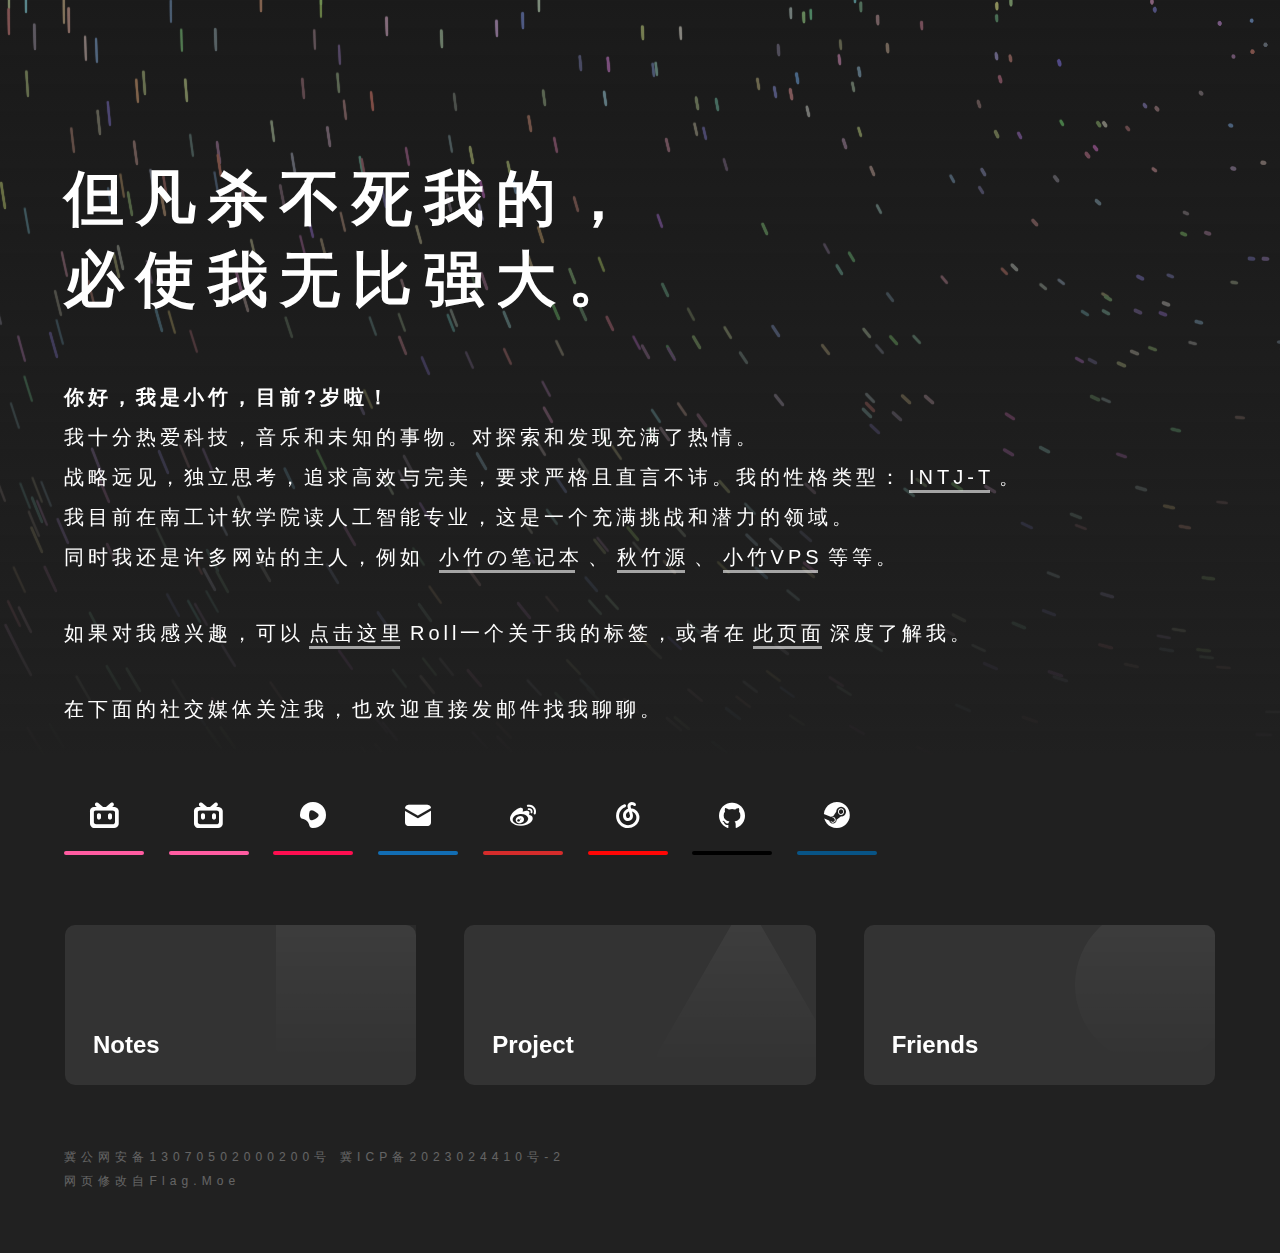
==== index.html @ 6ff7c3d4 "Add files via upload" ====
<!DOCTYPE html>
<html lang="en">

<head>
	<!-- <title>小竹の个人主页 - SMALLBAMBOO.CN</title> -->
    <title>我的个人主页 - SMALLBAMBOO.CN</title>
	<meta charset="UTF-8">
	<meta http-equiv="X-UA-Compatible" content="IE=Edge">
	<meta name="viewport" id="viewport" content="width=device-width, initial-scale=1">
	<meta name="description" content="小竹的个人主页">
	<meta name="keywords" content="小竹,SMALLBAMBOO,技术,知识分享,个人主页,Home,引导页">
	<meta itemprop="name" content="小竹 - SMALLBAMBOO.CN">
	<meta itemprop="image" content="source/img/avatar_256x.png">

	<link rel="apple-touch-icon-precomposed" href="source/img/avatar_256x.png">
	<link rel="shortcut icon" href="source/img/avatar_512x.png">
	<link rel="stylesheet" type="text/css" href="source/h.css">
	<link rel="stylesheet" type="text/css" href="source/font/iconfont.css">

</head>
<script>
	document.addEventListener('contextmenu', function(event) {
			  event.preventDefault();
			});
</script>
<body>
	<div class="background">
		<canvas id="startrack"></canvas>
		<div class="cover"></div>
	</div>
	<div class="main">
		<div class="ch intro">
			<div class="container">
				<div class="hello">
					<h1 id="slogan">Loading...</h1>
				</div>
				<div class="readme">
					<p>
						<span class="b" id="age">你好，我是小竹，目前?岁啦！</span>
						<br>我十分热爱科技，音乐和未知的事物。对探索和发现充满了热情。
						<br>战略远见，独立思考，追求高效与完美，要求严格且直言不讳。我的性格类型：<a href="https://www.16personalities.com/ch/结果/intj-t/m/rb1vf7a29" target="_blank">INTJ-T</a>。
						<br>我目前在南工计软学院读人工智能专业，这是一个充满挑战和潜力的领域。
						<br>同时我还是许多网站的主人，例如
						<a href="https://notes.smallbamboo.cn/" target="_blank">小竹の笔记本</a>、<a href="https://qzystu.cn/" target="_blank">秋竹源</a>、<a href="https://xzvps.top/" target="_blank">小竹VPS</a>等等。
					</p>
					<p>如果对我感兴趣，可以<a href="javascript:rollOnce()">点击这里</a>Roll一个关于我的标签，或者在<a href="https://space.smallbamboo.vip/" target="_blank">此页面</a>深度了解我。</p>
					<div class="roll-tag"></div>
					<p>在下面的社交媒体关注我，也欢迎直接发邮件找我聊聊。</p>
				</div>

				<div class="find-me">
					<a class="item" href="https://space.bilibili.com/98772619" target="_blank">
						<i class="iconfont icon-bilibili"></i>
						<span>竹MC</span>
					</a>
					<a class="item" href="https://space.bilibili.com/2108148329" target="_blank">
						<i class="iconfont icon-bilibili"></i>
						<span>秋竹源</span>
					</a>
					<a class="item" href="https://www.ixigua.com/home/2239060421654583" target="_blank">
						<i class="iconfont icon-ixigua"></i>
						<span>西瓜视频</span>
					</a>
					</a>
					<a class="item" href="mailto:smallbamboocode@gmail.com" target="_blank">
						<i class="iconfont icon-mail"></i>
						<span>邮箱</span>
					</a>
					</a>
					<a class="item" href="https://weibo.com/u/6130667994" target="_blank">
						<i class="iconfont icon-weibo"></i>
						<span>微博</span>
					</a>
					<a class="item" href="https://y.music.163.com/m/user?id=410029164" target="_blank">
						<i class="iconfont icon-netease-music"></i>
						<span>网易云音乐</span>
					</a>
					<a class="item" href="https://github.com/SmallBambooCode" target="_blank">
						<i class="iconfont icon-github"></i>
						<span>Github</span>
					</a>
					<a class="item" href="https://steamcommunity.com/id/SmallBambooCode/" target="_blank">
						<i class="iconfont icon-steam"></i>
						<span>Steam</span>
					</a>

				</div>

			</div>
		</div>

		<div class="ch clear">
			<div class="container">
				<div class="enter-list">
					<a class="item" href="https://notes.smallbamboo.cn/">
						<div class="text">Notes</div>
						<div class="bg">
							<div class="square">
								<svg width="100" height="100" preserveaspectratio="xMidYMid meet" viewbox="0 0 100 100" fill="none" xmlns="http://www.w3.org/2000/svg">
									<rect width="100" height="100" rx="10" fill="url(#paint0_linear)"></rect>
									<defs>
										<lineargradient id="paint0_linear" x1="50" y1="0" x2="50" y2="100" gradientunits="userSpaceOnUse">
											<stop stop-color="white"></stop>
											<stop offset="1" stop-color="white" stop-opacity="0"></stop>
										</lineargradient>
									</defs>
								</svg>
							</div>

						</div>
					</a>
					<a class="item" href="https://smallbamboo.cn/projects/">
						<div class="text">Project</div>
						<div class="bg">
							<div class="triangle">
								<svg width="116" height="103" preserveaspectratio="xMidYMid meet" viewbox="0 0 116 103" fill="none" xmlns="http://www.w3.org/2000/svg">
									<path d="M49.3397 5.00001C53.1887 -1.66666 62.8113 -1.66667 66.6603 5L114.292 87.5C118.141 94.1667 113.329 102.5 105.631 102.5H10.3686C2.67061 102.5 -2.14065 94.1667 1.70835 87.5L49.3397 5.00001Z" fill="url(#paint0_linear)"></path>
									<defs>
										<lineargradient id="paint0_linear" x1="58" y1="0.5" x2="58" y2="104" gradientunits="userSpaceOnUse">
											<stop stop-color="white"></stop>
											<stop offset="1" stop-color="white" stop-opacity="0"></stop>
											<stop offset="1" stop-color="white" stop-opacity="0"></stop>
										</lineargradient>
									</defs>
								</svg>
							</div>
						</div>
					</a>
					<a class="item" href="javascript:nav('friends')">
						<div class="text">Friends</div>
						<div class="bg">
							<div class="rounded">
								<svg width="100" height="100" preserveaspectratio="xMidYMid meet" viewbox="0 0 100 100" fill="none" xmlns="http://www.w3.org/2000/svg">
									<circle cx="50" cy="50" r="50" fill="url(#paint0_linear)"></circle>
									<defs>
										<lineargradient id="paint0_linear" x1="50" y1="0" x2="50" y2="100" gradientunits="userSpaceOnUse">
											<stop stop-color="white"></stop>
											<stop offset="1" stop-color="white" stop-opacity="0"></stop>
										</lineargradient>
									</defs>
								</svg>

							</div>
						</div>
					</a>
				</div>
			</div>
		</div>
	</div>
	<div class="gate ch gate-friends">
		<div class="container links">
			<div class="ch-content">
				<div class="clear">

					<a href="https://www.dawnteam.cn/" target="_blank">
						<div class="item">
							<div class="avatar">
								<img src="./source/p/曙光小破站.jpg">
							</div>
							<div class="inner">
								<h5>曙光小破站</h5>
								<p>路是是崎岖的，可灯永远亮着。</p>
							</div>
						</div>
					</a>

					<a href="https://llkeys.cn/" target="_blank">
						<div class="item">
							<div class="avatar">
								<img src="https://llkeys.cn/logo.jpg">
							</div>
							<div class="inner">
								<h5>钥匙个人站</h5>
								<p>钥匙永远在。</p>
							</div>
						</div>
					</a>

					<a href="https://wj.qq.com/s2/11192760/c684/" target="_blank">
						<div class="item">
							<div class="avatar">
								<img src="./source/img/申请友链.png">
							</div>
							<div class="inner">
								<h5>申请友链</h5>
								<p>点击打开申请表单</p>
							</div>
						</div>
					</a>

				</div>
				<div class="clear" style="margin-top: 30px;">
				</div>
			</div>
		</div>
	</div>
	<div class="footer ch">
		<div class="container">
			<p>
				<a target="_blank" href="http://www.beian.gov.cn/portal/registerSystemInfo?recordcode=13070502000200">冀公网安备13070502000200号</a>
				<a href="https://beian.miit.gov.cn/" target="_blank">冀ICP备2023024410号-2</a>
			</p>
			<p>
				<a href="https://flag.moe/" target="_blank">网页修改自Flag.Moe</a>
			</p>
		</div>
	</div>
	<script src="source/zepto.min.js"></script>
	<script src="source/page.js"></script>
</body>

</html>
---- source/h.css ----
* {
    padding: 0;
    margin: 0;
    transition-timing-function: cubic-bezier(.19, 1, .22, 1);
}

body {
    font-family: Helvetica, Tahoma, Arial, "Microsoft YaHei", "微软雅黑", SimSun, "宋体", Heiti, "黑体", sans-serif;
    ;
    -webkit-font-smoothing: antialiased;
    color: #fff;
    line-height: 2;
    padding: 0 5%;
    background-color: #212121;
    font-size: 17px;
    overflow-x: hidden;
    user-select: none;
}

::selection {
    background: rgba(255, 255, 255, .08);
}

.intro {
    position: relative;
}

.clear:after {
    content: "";
    display: block;
    height: 0;
    visibility: hidden;
    clear: both;
}

.chatbox>.line {
    display: none;
}

#startrack {
    position: absolute;
    top: 0;
    left: 0;
    height: 100%;
    width: 100%;
    opacity: .5;
    object-fit: cover;
}

.background {
    position: absolute;
    top: 0;
    left: 0;
    width: 100vw;
    height: 120vh;
}

.background .cover {
    position: absolute;
    bottom: 00%;
    left: 0;
    height: 100%;
    width: 100%;
    background: linear-gradient(to top, rgba(32, 32, 32, 1) 30%, rgba(32, 32, 32, 0) 100%);
}

@keyframes bg {
    0% {
        transform: rotate(0deg);
        border-radius: 0;
    }
    50% {
        transform: rotate(180deg);
        border-radius: 0;
    }
    100% {
        transform: rotate(360deg);
        border-radius: 0;
    }
}

@-webkit-keyframes bg {
    0% {
        transform: rotate(0deg);
        border-radius: 0;
    }
    50% {
        transform: rotate(180deg);
        border-radius: 0;
    }
    100% {
        transform: rotate(360deg);
        border-radius: 0;
    }
}

@-ms-keyframes bg {
    0% {
        transform: rotate(0deg);
        border-radius: 0;
    }
    50% {
        transform: rotate(180deg);
        border-radius: 0;
    }
    100% {
        transform: rotate(360deg);
        border-radius: 0;
    }
}

@-moz-keyframes bg {
    0% {
        transform: rotate(0deg);
        border-radius: 0;
    }
    50% {
        transform: rotate(180deg);
        border-radius: 0;
    }
    100% {
        transform: rotate(360deg);
        border-radius: 0;
    }
}

.ch {
    width: 100%;
    padding-bottom: 60px;
    animation: fadedown 1s cubic-bezier(.19, 1, .22, 1);
    -webkit-animation: fadedown 1s cubic-bezier(.19, 1, .22, 1);
    -ms-animation: fadedown 1s cubic-bezier(.19, 1, .22, 1);
    -moz-animation: fadedown 1s cubic-bezier(.19, 1, .22, 1);
}

.ch h2.chtitle {
    padding-bottom: 30px;
    font-size: 26px;
    letter-spacing: .2em;
    color: rgba(255, 255, 255, .5);
}

.ch h2.chtitle span {
    color: #fff;
}

.ch h2.chtitle:after {
    content: '';
    display: block;
    width: 10%;
    height: 5px;
    background-color: rgba(255, 255, 255, .5);
    margin-top: 30px;
}

@keyframes fadedown {
    0% {
        opacity: 0;
        transform: translateY(-50px);
    }
    100% {
        opacity: 1;
        transform: translateY(0);
    }
}

@-webkit-keyframes fadedown {
    0% {
        opacity: 0;
        transform: translateY(-50px);
    }
    100% {
        opacity: 1;
        transform: translateY(0);
    }
}

@-ms-keyframes fadedown {
    0% {
        opacity: 0;
        transform: translateY(-50px);
    }
    100% {
        opacity: 1;
        transform: translateY(0);
    }
}

@-moz-keyframes fadedown {
    0% {
        opacity: 0;
        transform: translateY(-50px);
    }
    100% {
        opacity: 1;
        transform: translateY(0);
    }
}

.container {
    position: relative;
    margin: 0 auto;
    height: 100%;
    max-width: 1800px;
}

.intro {
    color: #fff;
}

.intro .container {
    animation: fadedown 3.5s cubic-bezier(.19, 1, .22, 1);
    -webkit-animation: fadedown 3.5s cubic-bezier(.19, 1, .22, 1);
    -ms-animation: fadedown 3.5s cubic-bezier(.19, 1, .22, 1);
    -moz-animation: fadedown 3.5s cubic-bezier(.19, 1, .22, 1);
}

.hello {
    padding: 5% 0;
}

.hello h1 {
    font-size: 60px;
    letter-spacing: .2em;
    font-weight: 1000;
    line-height: 1.35em;
}

#slogan {
    margin-top: 100px;
}

.readme {
    font-size: 20px;
    letter-spacing: .2em;
}

.readme sup {
    font-size: .76em;
}

.readme p {
    margin-bottom: 1.8em;
}

.readme a {
    position: relative;
    color: #fff;
    margin: 0 5px;
    text-decoration: none;
    transition: .3s all;
}

.readme a::after {
    content: "";
    position: absolute;
    bottom: -5px;
    left: 0;
    width: 95%;
    height: 3px;
    background-color: rgba(255, 255, 255, .6);
    transition: .1s all;
}

.readme a:hover::after {
    background-color: rgba(255, 255, 255, 1);
    height: 5px;
}

.readme .b {
    font-weight: bold;
}

ul.skill li .progress div {
    animation: progressin 7s;
    -webkit-animation: progressin 7s;
    -ms-animation: progressin 7s;
    -moz-animation: progressin 7s;
}

@keyframes progressin {
    from {
        width: 0;
    }
}

@-webkit-keyframes progressin {
    from {
        width: 0;
    }
}

@-ms-keyframes progressin {
    from {
        width: 0;
    }
}

@-moz-keyframes progressin {
    from {
        width: 0;
    }
}

.links a {
    color: #fff;
    text-decoration: none;
}

.gate-friends {
    display: none;
}

.gate .container {
    background-color: #333;
    border-radius: 10px;
}

.ch-content {
    padding: 0 2%;
}

.gate .links .item {
    margin: 5px 0;
    padding: 15px 1.5%;
    float: left;
    width: 22%;
    height: 60px;
    transition: .2s all;
    opacity: .85;
}

.gate .links .item.akarin {
    opacity: .58;
}

.gate .links .item:hover {
    opacity: 1;
    border-radius: 5px;
    background-color: rgba(255, 255, 255, .25);
    transform: translateY(-5px);
    box-shadow: 0 3px 20px rgba(0, 0, 0, .28);
    animation: index-link-active 1s cubic-bezier(0.315, 0.605, 0.375, 0.925) forwards;
}

.gate .links .item .avatar {
    float: left;
    height: 60px;
    line-height: 60px;
    width: 60px;
    border-radius: 100%;
    text-align: center;
    margin-right: 15px;
    background-color: #353535;
    overflow: hidden;
}

.gate .links .item .avatar i {
    font-size: 24px;
}

.gate .links .item .avatar img {
    height: 60px;
    max-width: 60px;
    border-radius: 100%;
}

.gate .links .item .inner h5 {
    font-weight: normal;
    font-size: 17px;
}

.gate .links .item .inner p {
    font-size: 12px;
    color: rgba(255, 255, 255, .6);
}

.gate .links .item .inner h5,
.gate .links .item .inner p {
    white-space: nowrap;
    overflow: hidden;
    text-overflow: ellipsis;
}

.footer {
    letter-spacing: .3em;
}

.footer a {
    color: inherit;
    text-decoration: none;
}

.footer a:hover {
    text-decoration: underline;
}

.footer h3 {
    font-weight: normal;
    font-size: 20px;
    margin: 6px 0;
}

.footer p {
    font-size: 12px;
    opacity: .3;
}

.footer p.c {
    margin-top: 20px;
    letter-spacing: .1em;
}

.find-me a {
    text-decoration: none;
    color: #fff;
}

.find-me .item {
    display: inline-block;
    width: 80px;
    height: 80px;
    line-height: 80px;
    position: relative;
    text-align: center;
    transition: .2s all;
    position: relative;
    margin: 10px 20px 10px 0;
}

.find-me .item i {
    position: relative;
    display: inline-block;
    font-size: 26px;
    z-index: 2;
    transition: .3s all;
}

.find-me .item span {
    font-size: 14px;

    display: block;
    position: absolute;
    bottom: 0px;
    left: 0;
    width: 80px;
    height: auto;
    line-height: 1;
    z-index: 2;
    opacity: 0;
    transition: .3s all;
}

.find-me .item:hover span {
    opacity: .6;
    bottom: 16px;
}

.find-me .item:hover i {
    transform: translateY(-10px);
}

.find-me .item::after {
    content: '';
    display: block;
    position: absolute;
    bottom: 0;
    left: 0;
    height: 4px;
    width: 100%;
    background-color: #333;
    transition: .2s all;
    border-radius: 2px;
    z-index: 0;
}

.find-me .item:nth-child(1)::after {
    background-color: #ff5ca1;
}

.find-me .item:nth-child(2)::after {
    background-color: #ff5ca1;
}

.find-me .item:nth-child(3)::after {
    background-color: #fe0e50;
}

.find-me .item:nth-child(4)::after {
    background-color: #126db3;
}

.find-me .item:nth-child(5)::after {
    background-color: #d52c2b;
}

.find-me .item:nth-child(6)::after {
    background-color: #ff0605;
}

.find-me .item:nth-child(7)::after {
    background-color: #000000;
}

.find-me .item:nth-child(8)::after {
    background-color: #085486;
}

.find-me .item:hover {
    transform: translateY(-3px);
}

.find-me .item:hover::after {
    height: 100%;
    border-radius: 10px;
}

.roll-tag {
    display: none;
    transition: .1s all;
    width: 100%;
    position: relative;
    height: 80px;
    margin-bottom: 10px;
}

.roll-tag.active {
    display: inline-block;
}

.roll-tag span {
    position: absolute;
    animation: tag-entering 0.1s ease-in-out;
    box-shadow: 0 0 20px rgba(0, 0, 0, .28);
    background-color: #333;
    border-radius: 10px;
    padding: 10px 20px;
    display: inline-block;
    white-space: nowrap;
    transform-origin: center left;
}

.roll-tag span::before {
    content: '#';
    margin-right: 5px;
    display: inline;
}

.roll-tag span.removing {
    animation: tag-removing 0.1s ease-in-out;
}

.enter-list {
    margin-left: -2%;
    margin-right: -2%;
}

.enter-list .item {
    position: relative;
    float: left;
    margin: 0 2%;
    width: 29.33%;
    display: block;
    color: #fff;
    text-decoration: none;
    height: 160px;
    background-color: #333;
    border-radius: 10px;
    transition: .2s all;
}

.enter-list .item:hover {
    background-color: #383838;
    transform: translateY(-5px);
    animation: index-link-active 1s cubic-bezier(0.315, 0.605, 0.375, 0.925) forwards;
}

.enter-list .item .text {
    font-size: 24px;
	font-weight: bold;
	position: absolute;
    bottom: 10%;
    left: 8%;
}

.enter-list .item .bg {
    position: absolute;
    height: 100%;
    width: 100%;
    overflow: hidden;
}

.enter-list .item .bg div {
    height: 100%;
    width: 100%;
}

.enter-list .item .bg svg {
    position: absolute;
    right: -20px;
    top: -20px;
    height: 160px;
    width: 160px;
    opacity: .05;
}

.enter-list .item .bg .triangle svg {
    height: 180px;
    width: 180px;
}

.enter-list .item .bg .square svg {
    animation: spin-icon 15s linear infinite;
}

.enter-list .item .bg .triangle svg {
    animation: spin-icon 30s linear infinite;
}

.enter-list .item .bg .rounded svg {
    animation: spin-icon 20s linear infinite;
}

@keyframes spin-icon {
    0% {
        transform: rotate(0);
    }
    100% {
        transform: rotate(360deg);
    }
}

@keyframes tag-entering {
    0% {
        transform: translateY(-10px);
        opacity: 0;
    }
    100% {
        opacity: 1;
        transform: translateY(0px);
    }
}

@keyframes tag-removing {
    0% {
        transform: translateY(0px);
        opacity: 1;
    }
    100% {
        opacity: 0;
        transform: translateY(10px);
    }
}

@keyframes loading-point {
    0% {
        opacity: .8;
    }
    50% {
        opacity: .25;
    }
    100% {
        opacity: 8;
    }
}

@keyframes error {
    0% {
        transform: translateX(0)
    }
    25% {
        transform: translateX(-2px)
    }
    50% {
        transform: translateX(0)
    }
    75% {
        transform: translateX(2px)
    }
    100% {
        transform: translateX(0)
    }
}

@keyframes index-link-active {
    0% {
        transform: perspective(1600px) rotateX(0) rotateY(0) translateZ(0);
    }
    16% {
        transform: perspective(1600px) rotateX(10deg) rotateY(5deg) translateZ(32px);
    }
    100% {
        transform: perspective(1600px) rotateX(0) rotateY(0) translateZ(65px);
    }
}

.gate .links .item {
    width: 30.333%;
}

@media screen and (min-width: 1400px) {
    .container {
        width: 80%;
    }
    .gate .links .item {
        width: 22%;
    }
}

@media screen and (max-width: 700px) {
    body,
    html {
        min-width: 0;
        font-size: 15px;
    }
    .container {
        width: auto;
        margin: 0;
    }
    div.el span {
        display: block;
        width: 60%;
        left: 0;
        top: 75px;
        margin-left: 0;
        margin: 0 auto;
        margin-top: -40%;
    }
    .ch {
        padding: 20px 0;
    }
    .hello h1 {
        font-size: 40px;
    }
    .readme {
        font-size: 15px;
    }
    .roll-tag {
        height: 60px;
    }
    .roll-tag span {
        white-space: normal;
        display: block;
    }
    .enter-list .item {
        float: none;
        width: auto;
        margin-bottom: 20px;
        height: 100px;
    }
    .gate .links .item {
        width: 47%;
        margin: 0;
        padding: 15px 1.5%;
        height: auto;
    }
    .gate .links .item .avatar {
        height: 40px;
        line-height: 40px;
        width: 40px;
        margin-right: 10px;
    }
    .gate .links .item .avatar img {
        height: 40px;
        max-width: 40px;
    }
    .gate .links .item .inner {
        line-height: 1.5;
        padding: 0;
    }
    .gate .links .item .inner h5 {
        font-size: 15px;
    }
    .footer {
        padding-bottom: 100px;
    }
    .footer h3 {
        letter-spacing: .1em;
    }
    .footer p {
        letter-spacing: .2em;
    }
}
---- source/font/iconfont.css ----
@font-face {
  font-family: "iconfont"; /* Project id 3781106 */
  src: url('font_3781106_ejd4yrp696w.woff2?t=1668897057521') format('woff2'),
       url('font_3781106_ejd4yrp696w.woff?t=1668897057521') format('woff'),
       url('font_3781106_ejd4yrp696w.ttf?t=1668897057521') format('truetype');
}

.iconfont {
  font-family: "iconfont" !important;
  font-size: 16px;
  font-style: normal;
  -webkit-font-smoothing: antialiased;
  -moz-osx-font-smoothing: grayscale;
}

.icon-ixigua:before {
  content: "\e608";
}

.icon-github:before {
  content: "\e602";
}

.icon-mail:before {
  content: "\e603";
}

.icon-steam:before {
  content: "\e604";
}

.icon-weibo:before {
  content: "\e605";
}

.icon-netease-music:before {
  content: "\e606";
}

.icon-bilibili:before {
  content: "\e607";
}
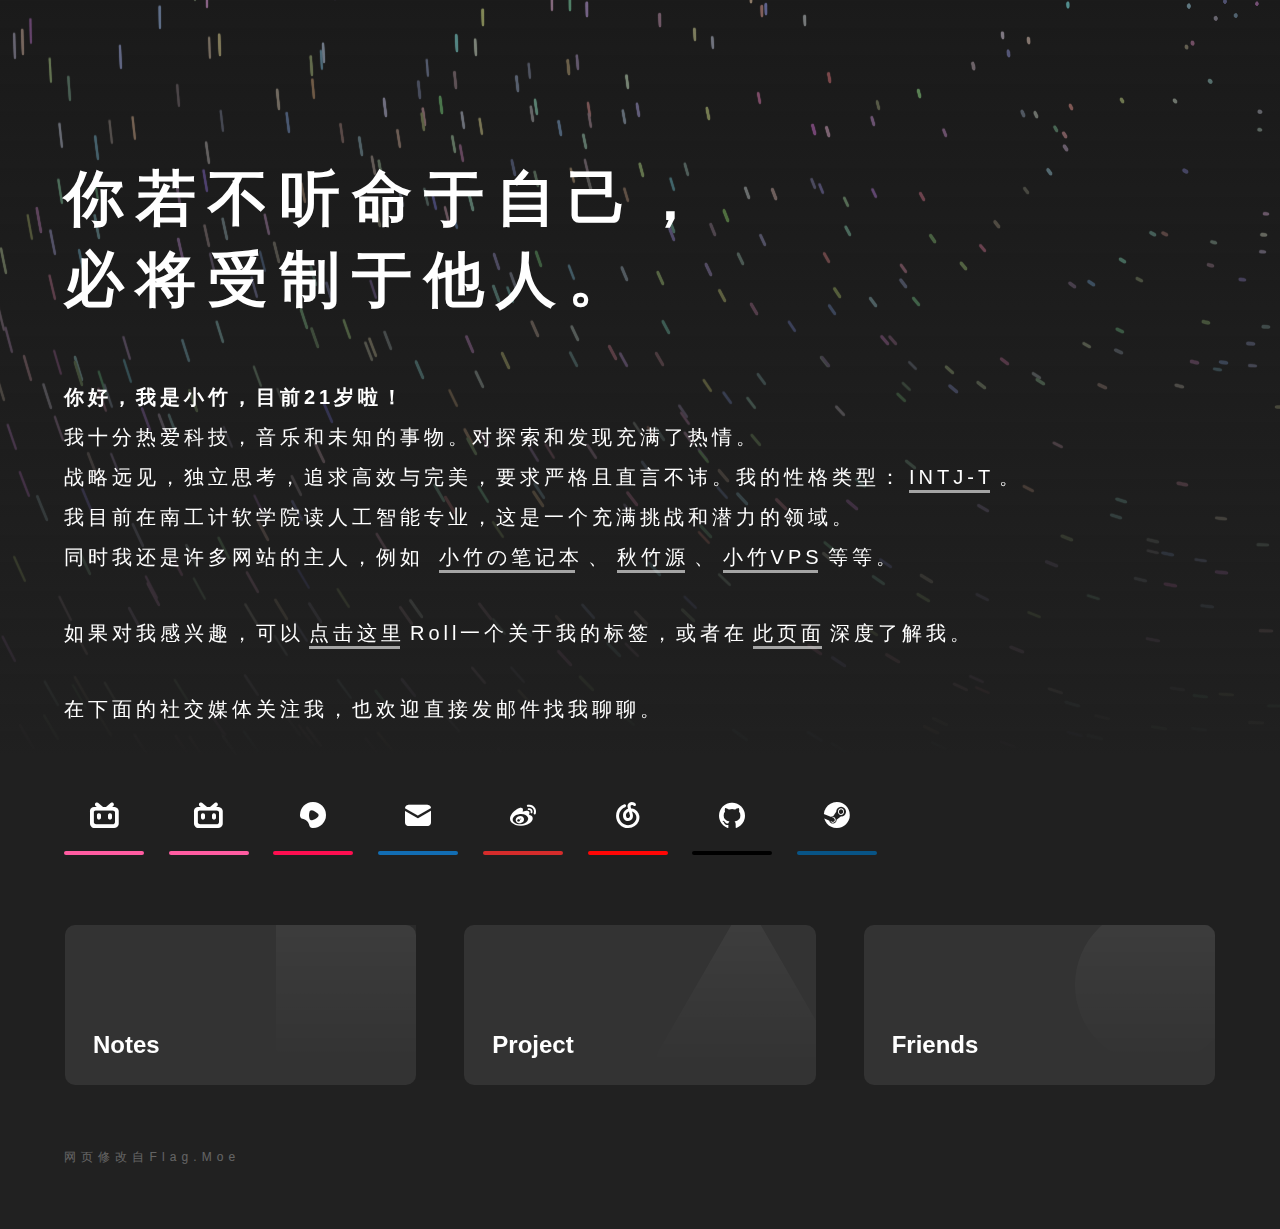
==== commit 043d5aaf: "Update index.html" ====
--- a/index.html
+++ b/index.html
@@ -197,10 +197,6 @@
 	<div class="footer ch">
 		<div class="container">
 			<p>
-				<a target="_blank" href="http://www.beian.gov.cn/portal/registerSystemInfo?recordcode=13070502000200">冀公网安备13070502000200号</a>
-				<a href="https://beian.miit.gov.cn/" target="_blank">冀ICP备2023024410号-2</a>
-			</p>
-			<p>
 				<a href="https://flag.moe/" target="_blank">网页修改自Flag.Moe</a>
 			</p>
 		</div>
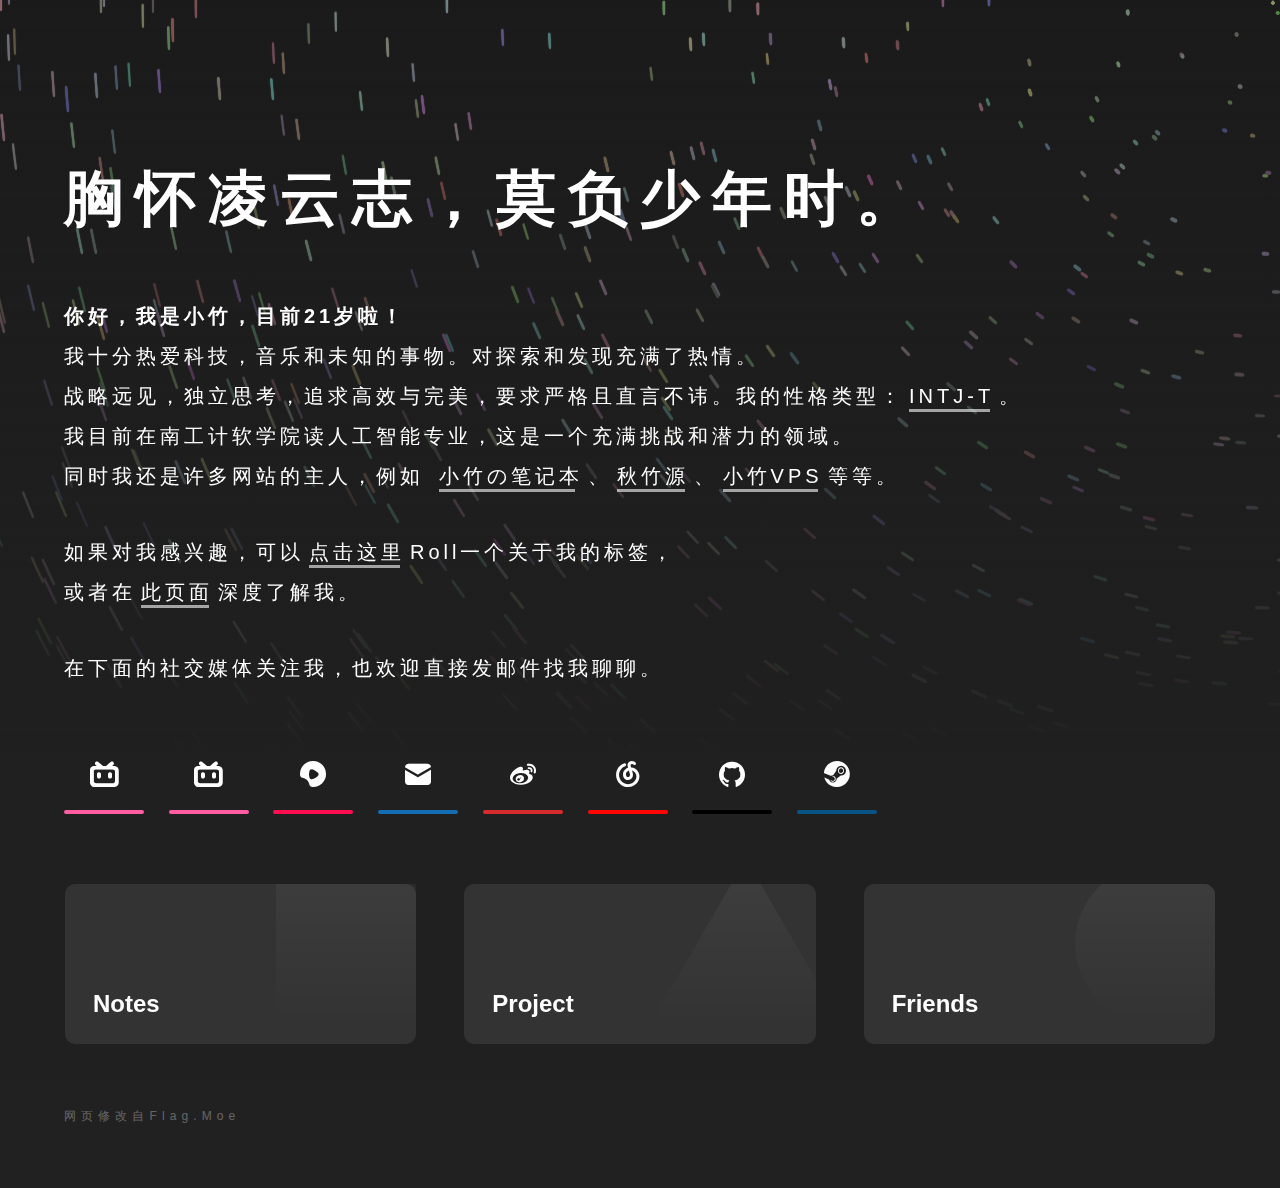
==== commit 4e2975e4: "Update index.html" ====
--- a/index.html
+++ b/index.html
@@ -43,7 +43,7 @@
 						<br>同时我还是许多网站的主人，例如
 						<a href="https://notes.smallbamboo.cn/" target="_blank">小竹の笔记本</a>、<a href="https://qzystu.cn/" target="_blank">秋竹源</a>、<a href="https://xzvps.top/" target="_blank">小竹VPS</a>等等。
 					</p>
-					<p>如果对我感兴趣，可以<a href="javascript:rollOnce()">点击这里</a>Roll一个关于我的标签，或者在<a href="https://space.smallbamboo.vip/" target="_blank">此页面</a>深度了解我。</p>
+					<p>如果对我感兴趣，可以<a href="javascript:rollOnce()">点击这里</a>Roll一个关于我的标签，<br>或者在<a href="https://space.smallbamboo.vip/" target="_blank">此页面</a>深度了解我。</p>
 					<div class="roll-tag"></div>
 					<p>在下面的社交媒体关注我，也欢迎直接发邮件找我聊聊。</p>
 				</div>
--- a/source/h.css
+++ b/source/h.css
@@ -224,6 +224,12 @@
     letter-spacing: .2em;
     font-weight: 1000;
     line-height: 1.35em;
+}
+
+@media screen and (max-width: 1000px) {
+    .hello h1 {
+        font-size: 40px;
+    }
 }
 
 #slogan {
@@ -780,4 +786,4 @@
     .footer p {
         letter-spacing: .2em;
     }
-}+}
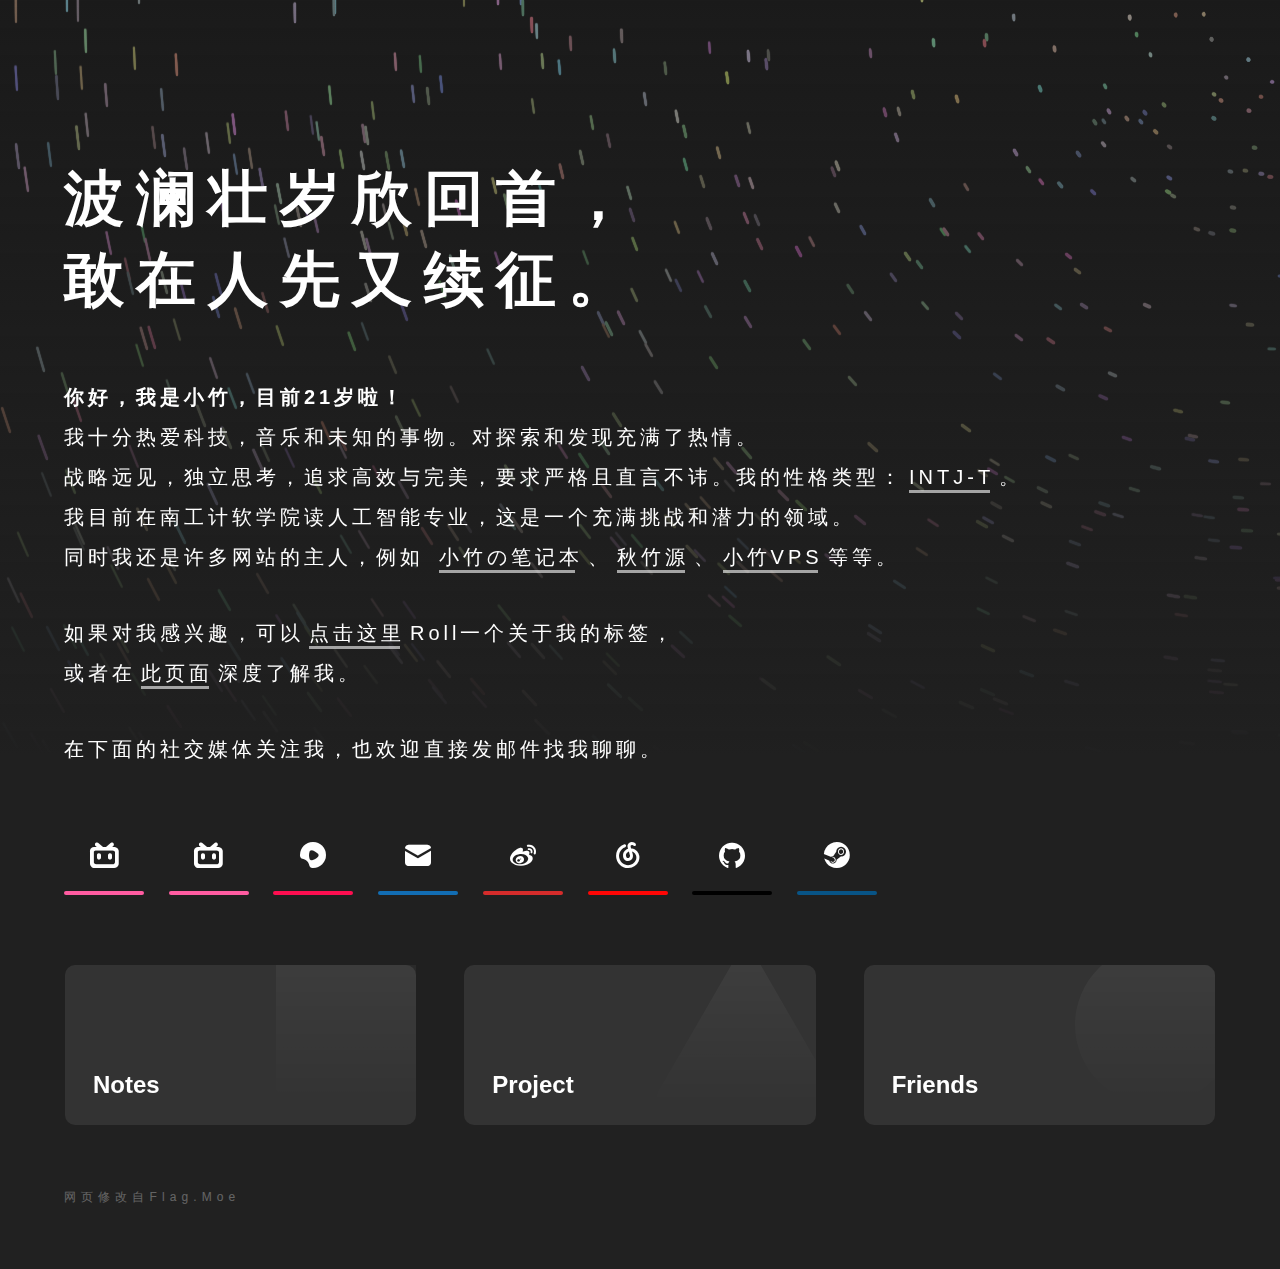
==== commit 8c3b6810: "Update index.html" ====
--- a/index.html
+++ b/index.html
@@ -16,6 +16,9 @@
 	<link rel="shortcut icon" href="source/img/avatar_512x.png">
 	<link rel="stylesheet" type="text/css" href="source/h.css">
 	<link rel="stylesheet" type="text/css" href="source/font/iconfont.css">
+	
+	<script charset="UTF-8" id="LA_COLLECT" src="//sdk.51.la/js-sdk-pro.min.js"></script>
+    <script>LA.init({id:"Kfh95AfypnM1f4aE",ck:"Kfh95AfypnM1f4aE",autoTrack:true})</script>
 
 </head>
 <script>
@@ -43,7 +46,7 @@
 						<br>同时我还是许多网站的主人，例如
 						<a href="https://notes.smallbamboo.cn/" target="_blank">小竹の笔记本</a>、<a href="https://qzystu.cn/" target="_blank">秋竹源</a>、<a href="https://xzvps.top/" target="_blank">小竹VPS</a>等等。
 					</p>
-					<p>如果对我感兴趣，可以<a href="javascript:rollOnce()">点击这里</a>Roll一个关于我的标签，<br>或者在<a href="https://space.smallbamboo.vip/" target="_blank">此页面</a>深度了解我。</p>
+					<p>如果对我感兴趣，可以<a href="javascript:rollOnce()">点击这里</a>Roll一个关于我的标签，<br>或者在<a href="/about.html" target="_blank">此页面</a>深度了解我。</p>
 					<div class="roll-tag"></div>
 					<p>在下面的社交媒体关注我，也欢迎直接发邮件找我聊聊。</p>
 				</div>
@@ -155,10 +158,10 @@
 					<a href="https://www.dawnteam.cn/" target="_blank">
 						<div class="item">
 							<div class="avatar">
-								<img src="./source/p/曙光小破站.jpg">
-							</div>
-							<div class="inner">
-								<h5>曙光小破站</h5>
+								<img src="https://img.smallbamboo.cn/i/2025/01/09/677fa62b8ad80.png">
+							</div>
+							<div class="inner">
+								<h5>青春曙光</h5>
 								<p>路是是崎岖的，可灯永远亮着。</p>
 							</div>
 						</div>
@@ -167,7 +170,7 @@
 					<a href="https://llkeys.cn/" target="_blank">
 						<div class="item">
 							<div class="avatar">
-								<img src="https://llkeys.cn/logo.jpg">
+								<img src="https://img.smallbamboo.cn/i/2025/01/09/677fa6619501f.jpg">
 							</div>
 							<div class="inner">
 								<h5>钥匙个人站</h5>
@@ -176,14 +179,122 @@
 						</div>
 					</a>
 
-					<a href="https://wj.qq.com/s2/11192760/c684/" target="_blank">
+					<a href="https://www.7gugu.com/" target="_blank">
+						<div class="item">
+							<div class="avatar">
+								<img src="https://img.smallbamboo.cn/i/2025/01/09/677fa70e6cc0b.png">
+							</div>
+							<div class="inner">
+								<h5>7gugu’s Blog</h5>
+								<p>一只鸽子的Code Space</p>
+							</div>
+						</div>
+					</a>	
+
+					<a href="https://bluechipszhao.cn/" target="_blank">
+						<div class="item">
+							<div class="avatar">
+								<img src="https://img.smallbamboo.cn/i/2025/01/09/677fa703776bb.png">
+							</div>
+							<div class="inner">
+								<h5>BLUECHIPS</h5>
+								<p>土豆片的技术博客，来一起成长~</p>
+							</div>
+						</div>
+					</a>	
+
+					<a href="https://blog.goodboyboy.top/" target="_blank">
+						<div class="item">
+							<div class="avatar">
+								<img src="https://img.smallbamboo.cn/i/2025/01/09/677fa72da2ca0.png">
+							</div>
+							<div class="inner">
+								<h5>GoodBoyboy 's Blog</h5>
+								<p>惬意小屋-点滴记忆</p>
+							</div>
+						</div>
+					</a>	
+
+					<a href="https://www.rua.ink/" target="_blank">
+						<div class="item">
+							<div class="avatar">
+								<img src="https://img.smallbamboo.cn/i/2025/01/09/677fa77ccc106.png">
+							</div>
+							<div class="inner">
+								<h5>Mello的赛博本子</h5>
+								<p>在本子上写写画画</p>
+							</div>
+						</div>
+					</a>	
+					
+					<a href="https://oyiso.cn/" target="_blank">
+						<div class="item">
+							<div class="avatar">
+								<img src="https://img.smallbamboo.cn/i/2025/01/09/677fa7b3afa91.png">
+							</div>
+							<div class="inner">
+								<h5>Oyiso's Blog</h5>
+								<p>The shortest answer is doing</p>
+							</div>
+						</div>
+					</a>	
+
+					<a href="https://yuesekaer.com/" target="_blank">
+						<div class="item">
+							<div class="avatar">
+								<img src="https://img.smallbamboo.cn/i/2025/01/09/677faa8198b1b.png">
+							</div>
+							<div class="inner">
+								<h5>yuesekaer小站</h5>
+								<p>你好,这里是一个集软件,教程,新闻为一体的分享博客,提供免费软件下载服务,包括各种热门软件和实用工具</p>
+							</div>
+						</div>
+					</a>	
+
+					<a href="http://dahua.bloggo.chat/" target="_blank">
+						<div class="item">
+							<div class="avatar">
+								<img src="https://img.smallbamboo.cn/i/2025/01/09/677fa83918052.png">
+							</div>
+							<div class="inner">
+								<h5>大华编程空间</h5>
+								<p>路漫漫其修远兮，吾将上下而求索</p>
+							</div>
+						</div>
+					</a>	
+
+					<a href="https://blog.moeworld.tech/" target="_blank">
+						<div class="item">
+							<div class="avatar">
+								<img src="https://img.smallbamboo.cn/i/2025/01/09/677fa846aa793.png">
+							</div>
+							<div class="inner">
+								<h5>空域/晓空blog</h5>
+								<p>世界无边无际，可以任我们自由探索</p>
+							</div>
+						</div>
+					</a>	
+
+					<a href="https://blog.twofei.com/" target="_blank">
+						<div class="item">
+							<div class="avatar">
+								<img src="https://img.smallbamboo.cn/i/2025/01/09/677fa87cc319b.png">
+							</div>
+							<div class="inner">
+								<h5>陪她去流浪</h5>
+								<p></p>
+							</div>
+						</div>
+					</a>
+
+					<a href="https://notes.smallbamboo.cn/links/" target="_blank">
 						<div class="item">
 							<div class="avatar">
 								<img src="./source/img/申请友链.png">
 							</div>
 							<div class="inner">
 								<h5>申请友链</h5>
-								<p>点击打开申请表单</p>
+								<p>去笔记本申请友链，也会同步到本页</p>
 							</div>
 						</div>
 					</a>
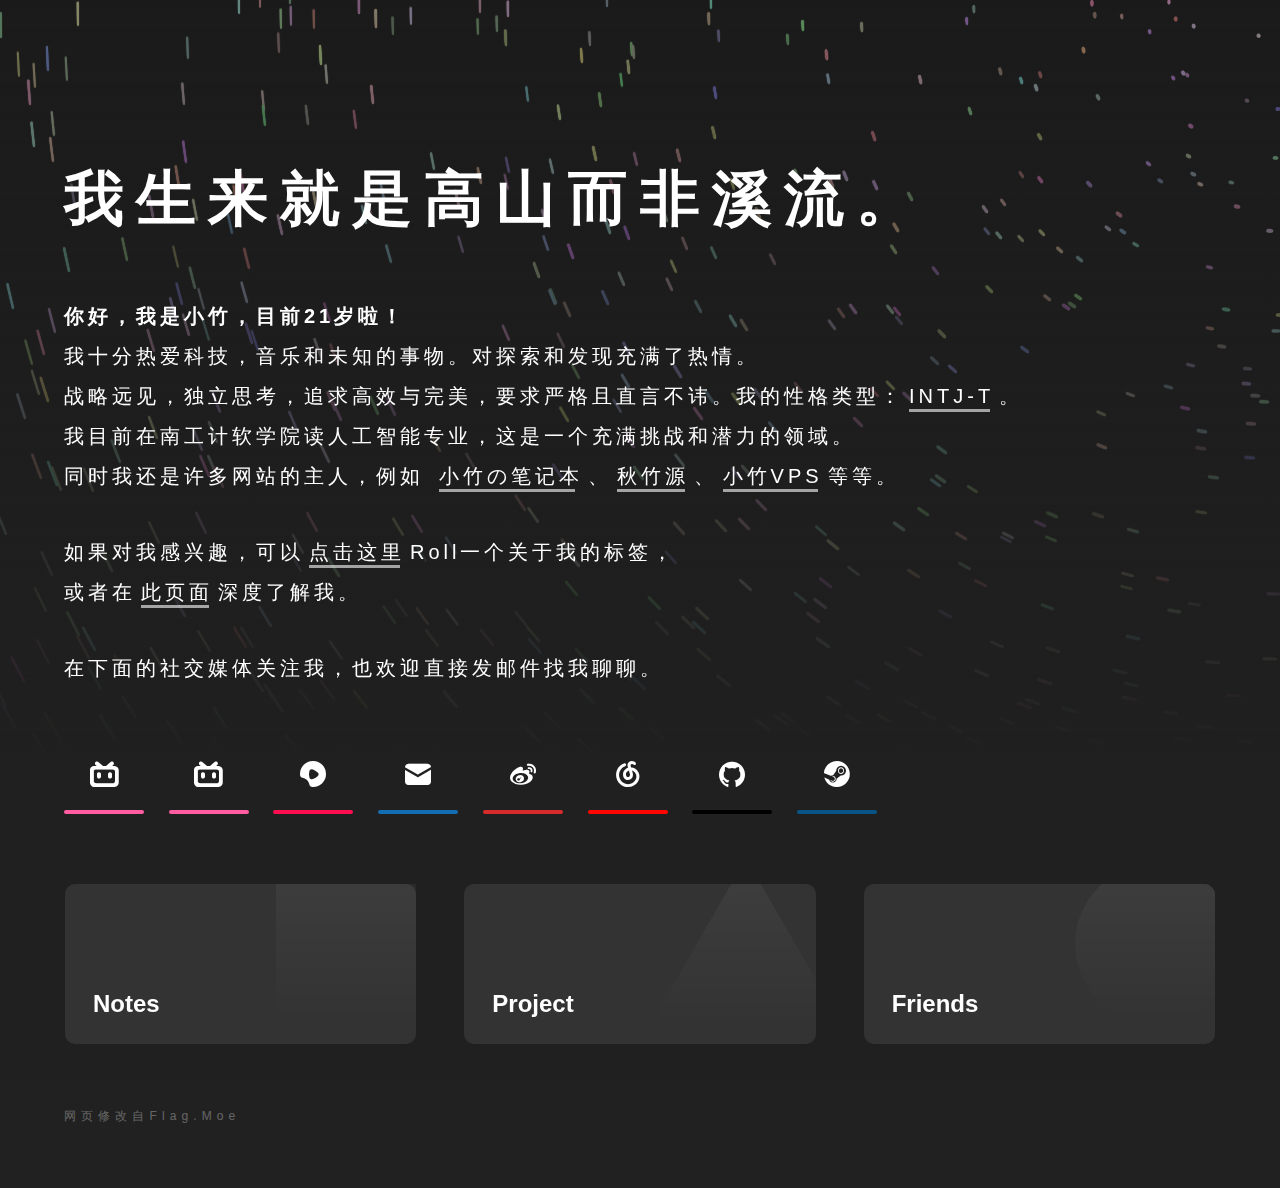
==== commit 97f36739: "Update index.html" ====
--- a/index.html
+++ b/index.html
@@ -230,7 +230,7 @@
 					<a href="https://oyiso.cn/" target="_blank">
 						<div class="item">
 							<div class="avatar">
-								<img src="https://img.smallbamboo.cn/i/2025/01/09/677fa7b3afa91.png">
+								<img src="https://img.smallbamboo.cn/i/2025/01/15/6787b59d2c710.jpg">
 							</div>
 							<div class="inner">
 								<h5>Oyiso's Blog</h5>
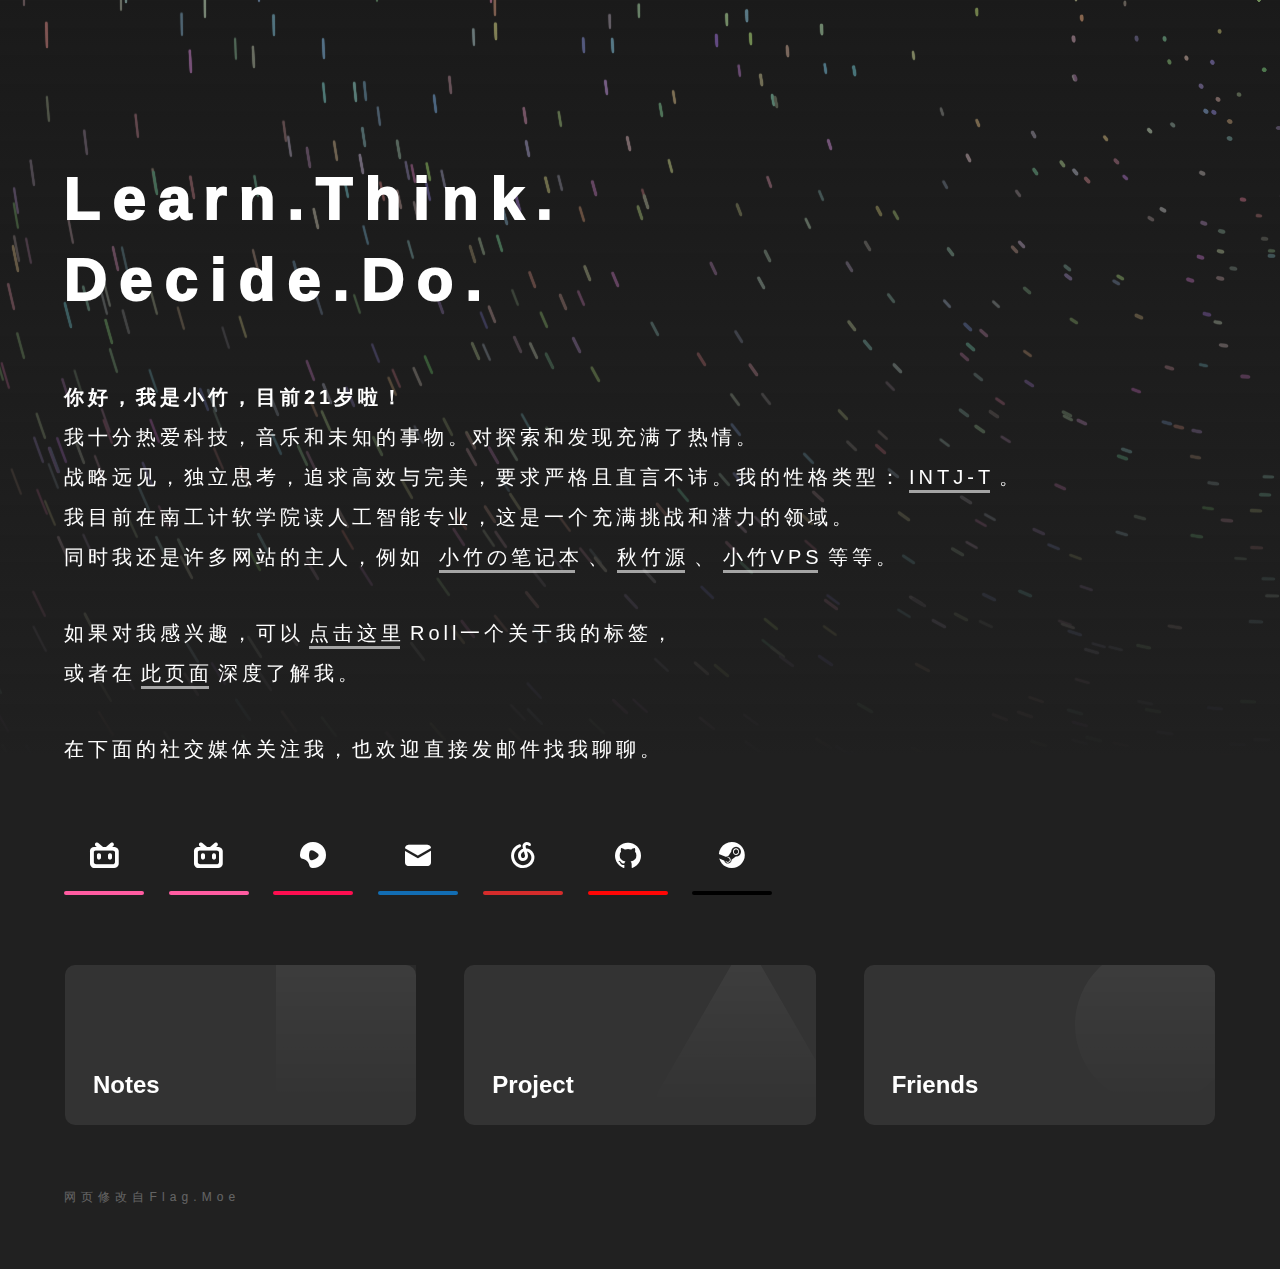
==== commit 644ccf22: "remove weibo" ====
--- a/index.html
+++ b/index.html
@@ -64,15 +64,9 @@
 						<i class="iconfont icon-ixigua"></i>
 						<span>西瓜视频</span>
 					</a>
-					</a>
 					<a class="item" href="mailto:smallbamboocode@gmail.com" target="_blank">
 						<i class="iconfont icon-mail"></i>
 						<span>邮箱</span>
-					</a>
-					</a>
-					<a class="item" href="https://weibo.com/u/6130667994" target="_blank">
-						<i class="iconfont icon-weibo"></i>
-						<span>微博</span>
 					</a>
 					<a class="item" href="https://y.music.163.com/m/user?id=410029164" target="_blank">
 						<i class="iconfont icon-netease-music"></i>
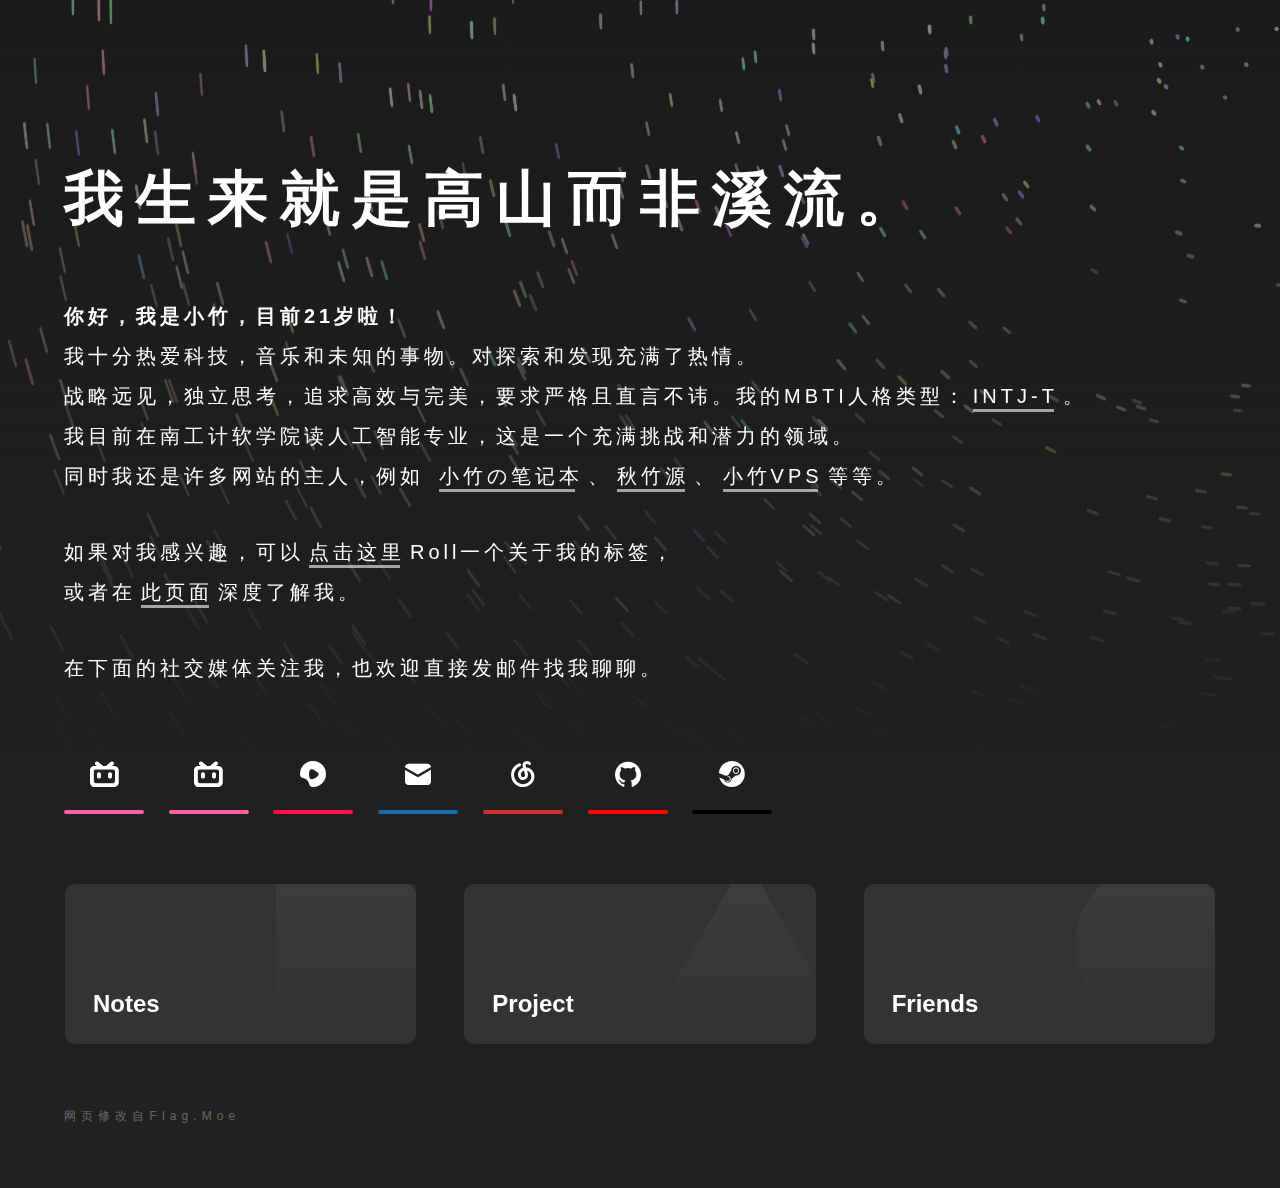
==== commit ce0d3951: "Update index.html" ====
--- a/index.html
+++ b/index.html
@@ -41,7 +41,7 @@
 					<p>
 						<span class="b" id="age">你好，我是小竹，目前?岁啦！</span>
 						<br>我十分热爱科技，音乐和未知的事物。对探索和发现充满了热情。
-						<br>战略远见，独立思考，追求高效与完美，要求严格且直言不讳。我的性格类型：<a href="https://www.16personalities.com/ch/结果/intj-t/m/rb1vf7a29" target="_blank">INTJ-T</a>。
+						<br>战略远见，独立思考，追求高效与完美，要求严格且直言不讳。我的MBTI人格类型：<a href="https://www.16personalities.com/ch/结果/intj-t/m/rb1vf7a29" target="_blank">INTJ-T</a>。
 						<br>我目前在南工计软学院读人工智能专业，这是一个充满挑战和潜力的领域。
 						<br>同时我还是许多网站的主人，例如
 						<a href="https://notes.smallbamboo.cn/" target="_blank">小竹の笔记本</a>、<a href="https://qzystu.cn/" target="_blank">秋竹源</a>、<a href="https://xzvps.top/" target="_blank">小竹VPS</a>等等。
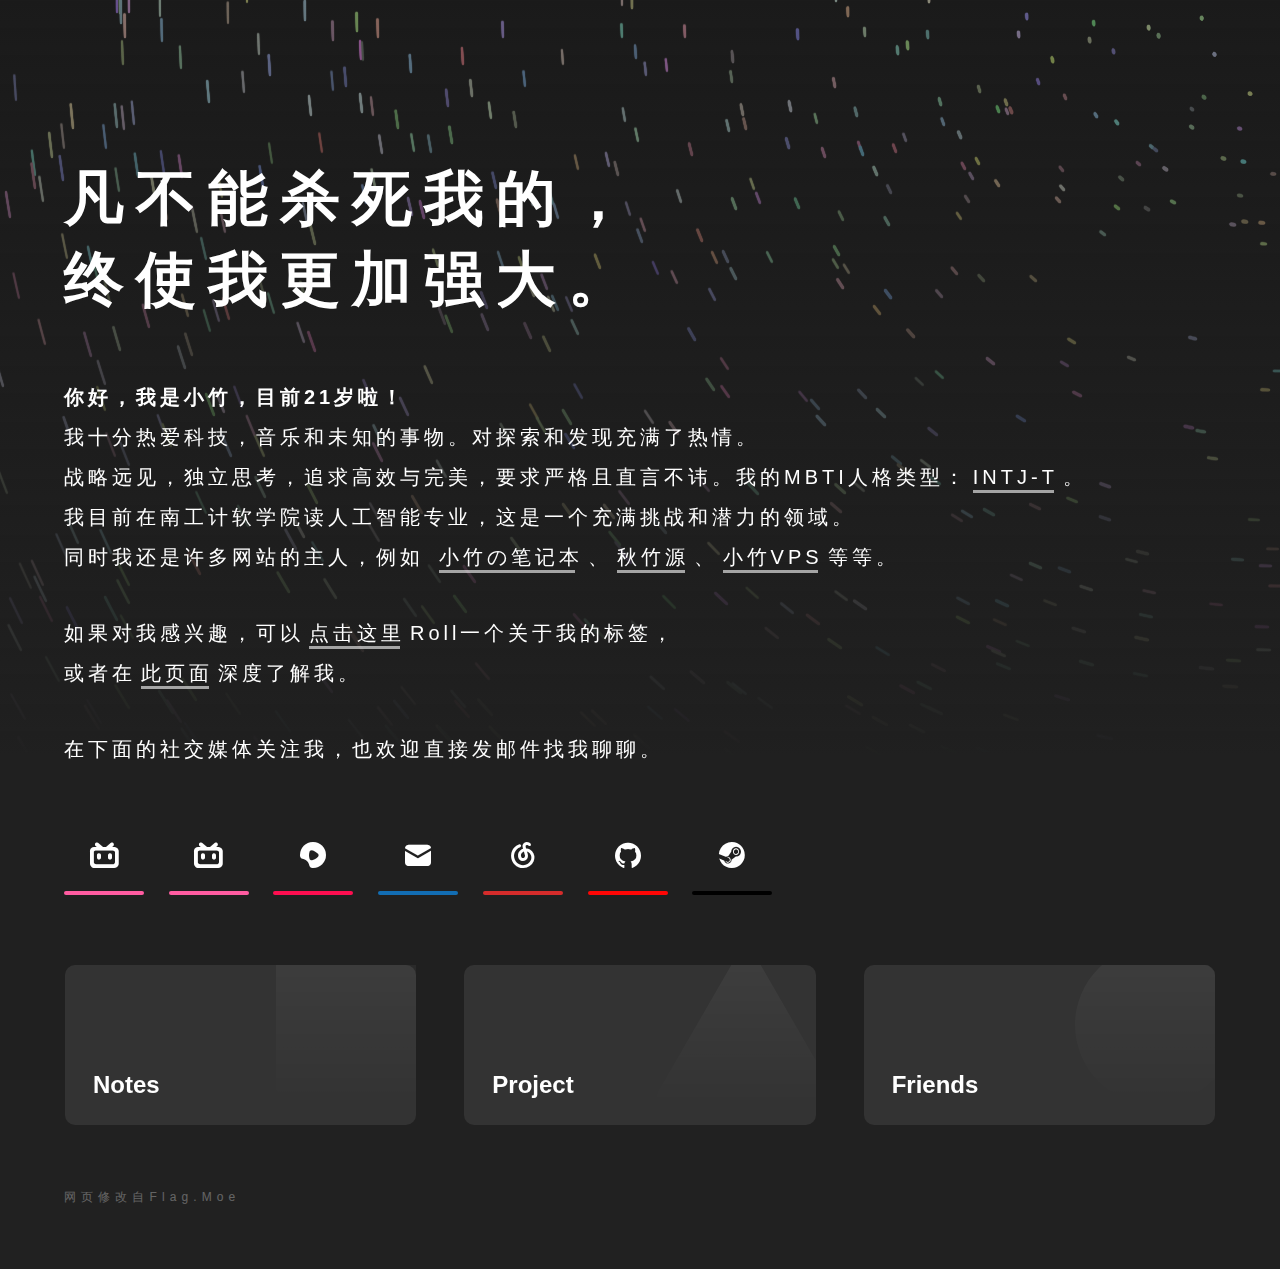
==== commit 95bf9bf1: "Update Friends" ====
--- a/index.html
+++ b/index.html
@@ -245,18 +245,6 @@
 						</div>
 					</a>	
 
-					<a href="http://dahua.bloggo.chat/" target="_blank">
-						<div class="item">
-							<div class="avatar">
-								<img src="https://img.smallbamboo.cn/i/2025/01/09/677fa83918052.png">
-							</div>
-							<div class="inner">
-								<h5>大华编程空间</h5>
-								<p>路漫漫其修远兮，吾将上下而求索</p>
-							</div>
-						</div>
-					</a>	
-
 					<a href="https://blog.moeworld.tech/" target="_blank">
 						<div class="item">
 							<div class="avatar">
@@ -292,7 +280,30 @@
 							</div>
 						</div>
 					</a>
-
+					
+					<a href="http://q6q6.top/" target="_blank">
+						<div class="item">
+							<div class="avatar">
+								<img src="https://img.smallbamboo.cn/i/2025/02/01/679dbc9d94a35.png">
+							</div>
+							<div class="inner">
+								<h5>了初博客</h5>
+								<p>拼拼还能运行</p>
+							</div>
+						</div>
+					</a>
+					
+					<a href="https://shape.kloudy.cn/" target="_blank">
+						<div class="item">
+							<div class="avatar">
+								<img src="https://img.smallbamboo.cn/i/2025/02/09/67a7fe56e6613.png">
+							</div>
+							<div class="inner">
+								<h5>Kloudy Shape</h5>
+								<p>Stay Hungry, Stay Foolish</p>
+							</div>
+						</div>
+					</a>
 				</div>
 				<div class="clear" style="margin-top: 30px;">
 				</div>
